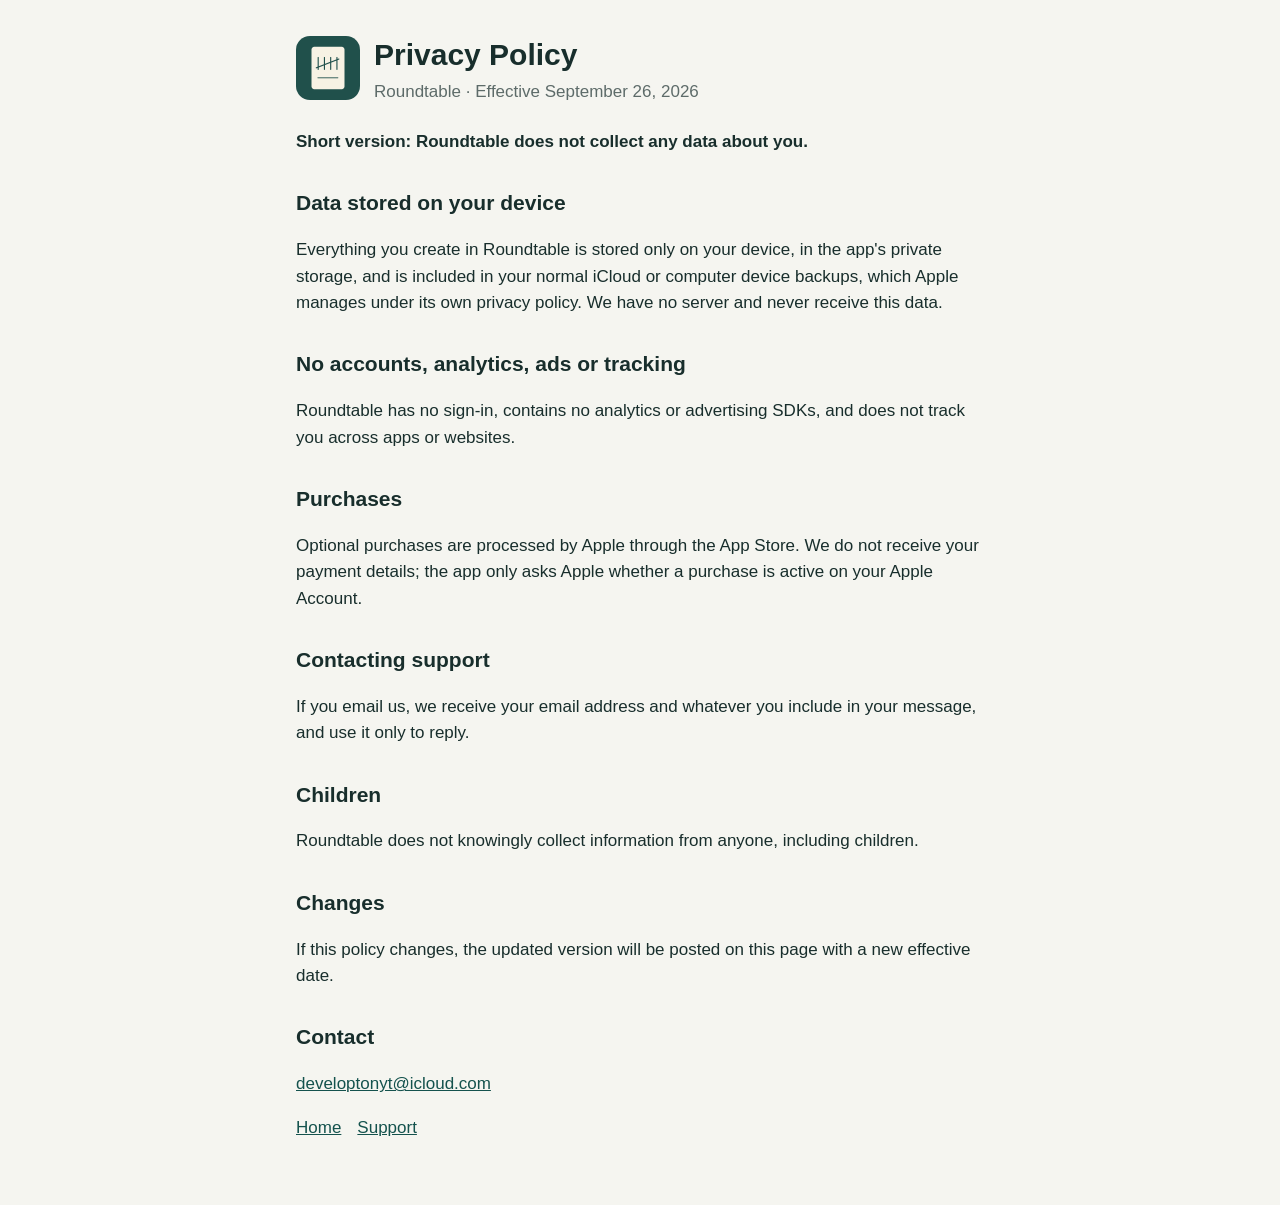
==== privacy.html @ ad95143c "Publish Roundtable support and privacy website" ====
<!doctype html>
<html lang="en">
<head>
<meta charset="utf-8">
<meta name="viewport" content="width=device-width, initial-scale=1">
<title>Roundtable — Privacy Policy</title>
<link rel="stylesheet" href="style.css">
</head>
<body>
<main>
  <header><img src="icon.png" alt=""><div><h1>Privacy Policy</h1><div class="muted">Roundtable · Effective September 26, 2026</div></div></header>
  <p><strong>Short version: Roundtable does not collect any data about you.</strong></p>
  <h2>Data stored on your device</h2>
  <p>Everything you create in Roundtable is stored only on your device, in the app's private storage, and is included in your normal iCloud or computer device backups, which Apple manages under its own privacy policy. We have no server and never receive this data.</p>
  <h2>No accounts, analytics, ads or tracking</h2>
  <p>Roundtable has no sign-in, contains no analytics or advertising SDKs, and does not track you across apps or websites.</p>
  <h2>Purchases</h2>
  <p>Optional purchases are processed by Apple through the App Store. We do not receive your payment details; the app only asks Apple whether a purchase is active on your Apple Account.</p>
  <h2>Contacting support</h2>
  <p>If you email us, we receive your email address and whatever you include in your message, and use it only to reply.</p>
  <h2>Children</h2>
  <p>Roundtable does not knowingly collect information from anyone, including children.</p>
  <h2>Changes</h2>
  <p>If this policy changes, the updated version will be posted on this page with a new effective date.</p>
  <h2>Contact</h2>
  <p><a href="mailto:developtonyt@icloud.com">developtonyt@icloud.com</a></p>
  <nav><a href="index.html">Home</a><a href="support.html">Support</a></nav>
</main>
</body>
</html>
---- style.css ----
:root { --bg: #f5f5f0; --fg: #182e2c; --muted: #5d6b69; --accent: #14524d; --card: #ffffff; }
@media (prefers-color-scheme: dark) { :root { --bg: #121c1c; --fg: #f2f2f0; --muted: #a7b6b3; --accent: #7ac9bd; --card: #1c2b2a; } }
* { box-sizing: border-box; }
body { margin: 0; font: 17px/1.55 -apple-system, BlinkMacSystemFont, "Segoe UI", Roboto, sans-serif; background: var(--bg); color: var(--fg); }
main { max-width: 720px; margin: 0 auto; padding: 32px 16px 64px; }
header { display: flex; align-items: center; gap: 14px; margin-bottom: 24px; }
header img { width: 64px; height: 64px; border-radius: 14px; }
h1 { font-size: 30px; margin: 0; }
h2 { font-size: 21px; margin-top: 32px; }
a { color: var(--accent); }
.muted { color: var(--muted); }
.card { background: var(--card); border-radius: 14px; padding: 16px 18px; margin: 16px 0; }
nav a { margin-right: 16px; }
footer { margin-top: 48px; font-size: 14px; color: var(--muted); }
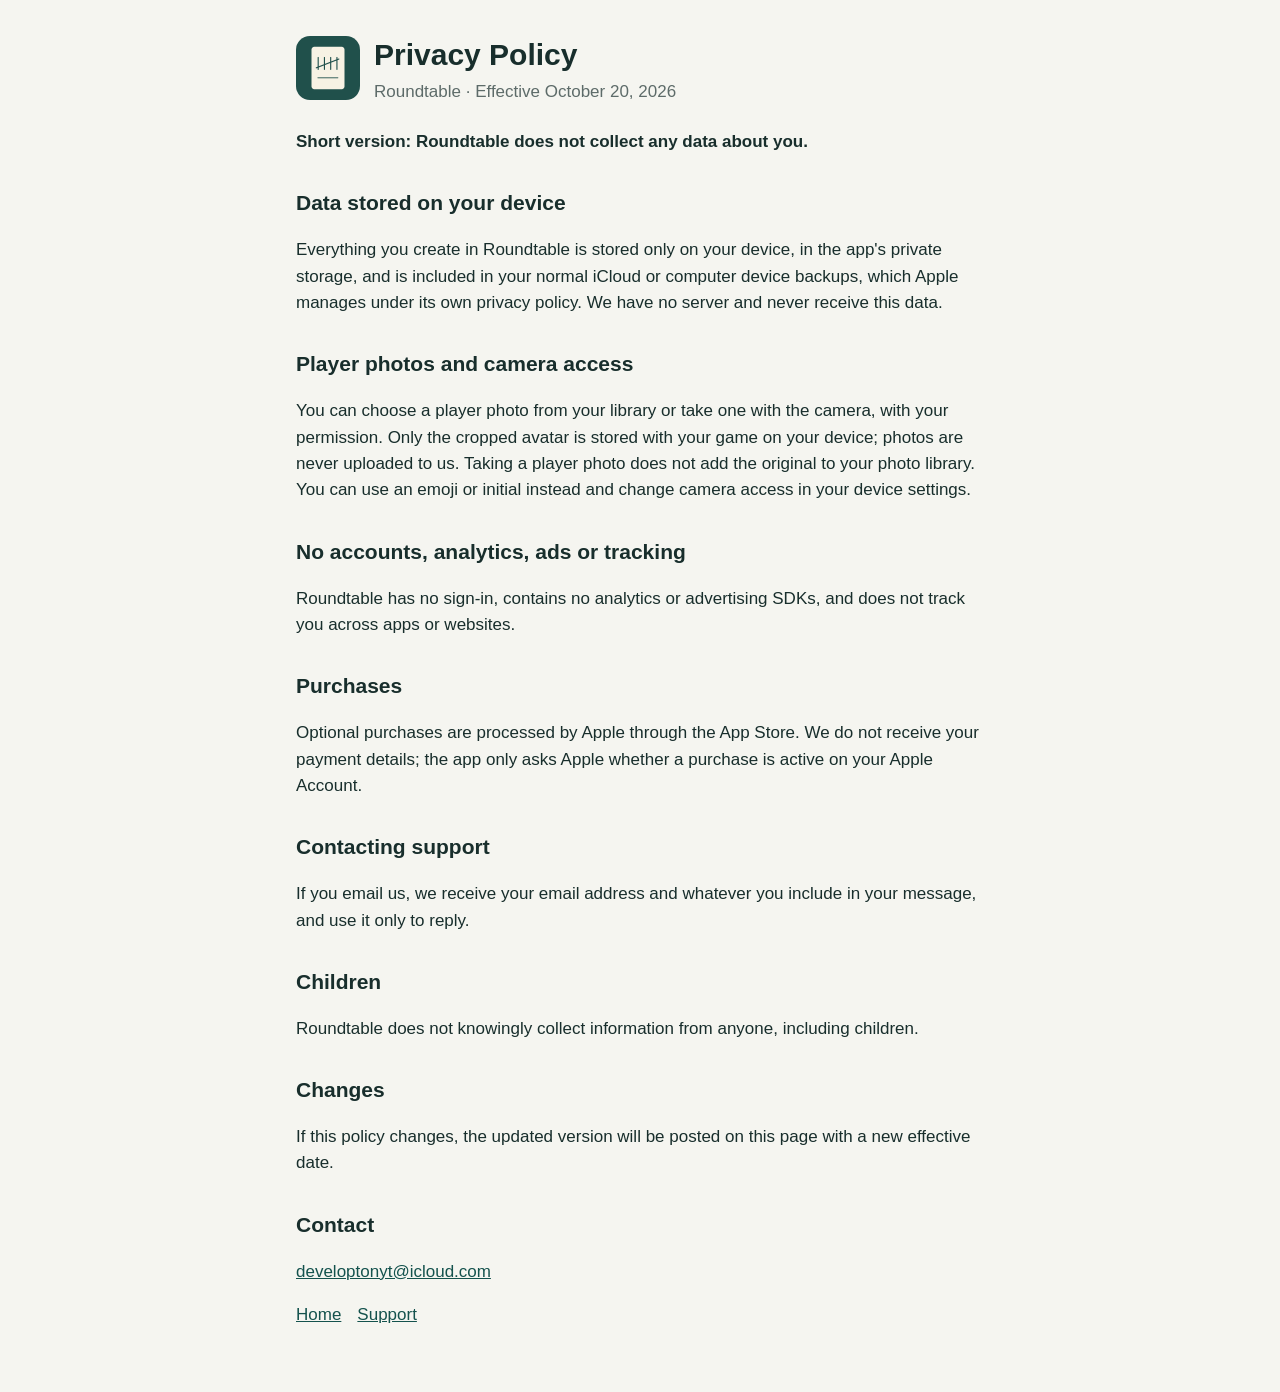
==== commit eec123a6: "Explain camera avatars and circular photo cropping" ====
--- a/privacy.html
+++ b/privacy.html
@@ -8,10 +8,12 @@
 </head>
 <body>
 <main>
-  <header><img src="icon.png" alt=""><div><h1>Privacy Policy</h1><div class="muted">Roundtable · Effective September 26, 2026</div></div></header>
+  <header><img src="icon.png" alt=""><div><h1>Privacy Policy</h1><div class="muted">Roundtable · Effective October 20, 2026</div></div></header>
   <p><strong>Short version: Roundtable does not collect any data about you.</strong></p>
   <h2>Data stored on your device</h2>
   <p>Everything you create in Roundtable is stored only on your device, in the app's private storage, and is included in your normal iCloud or computer device backups, which Apple manages under its own privacy policy. We have no server and never receive this data.</p>
+  <h2>Player photos and camera access</h2>
+  <p>You can choose a player photo from your library or take one with the camera, with your permission. Only the cropped avatar is stored with your game on your device; photos are never uploaded to us. Taking a player photo does not add the original to your photo library. You can use an emoji or initial instead and change camera access in your device settings.</p>
   <h2>No accounts, analytics, ads or tracking</h2>
   <p>Roundtable has no sign-in, contains no analytics or advertising SDKs, and does not track you across apps or websites.</p>
   <h2>Purchases</h2>
